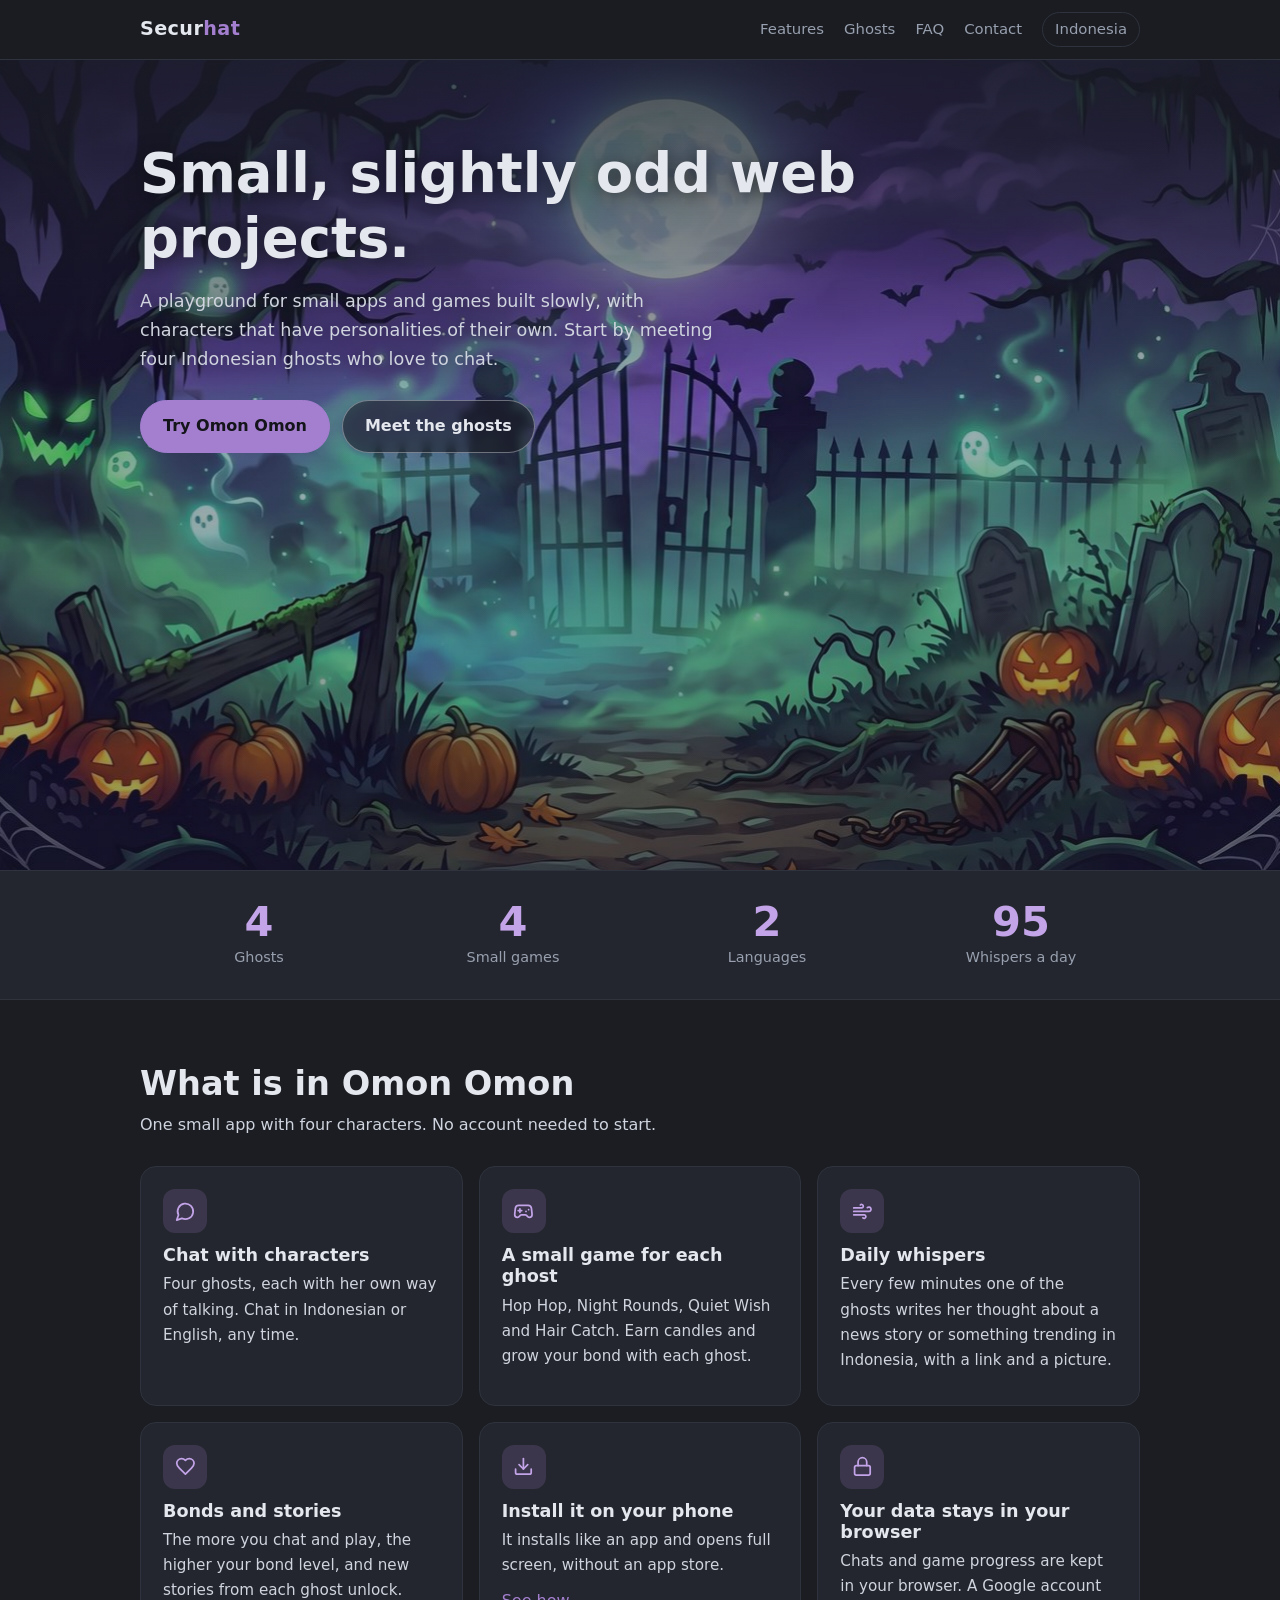
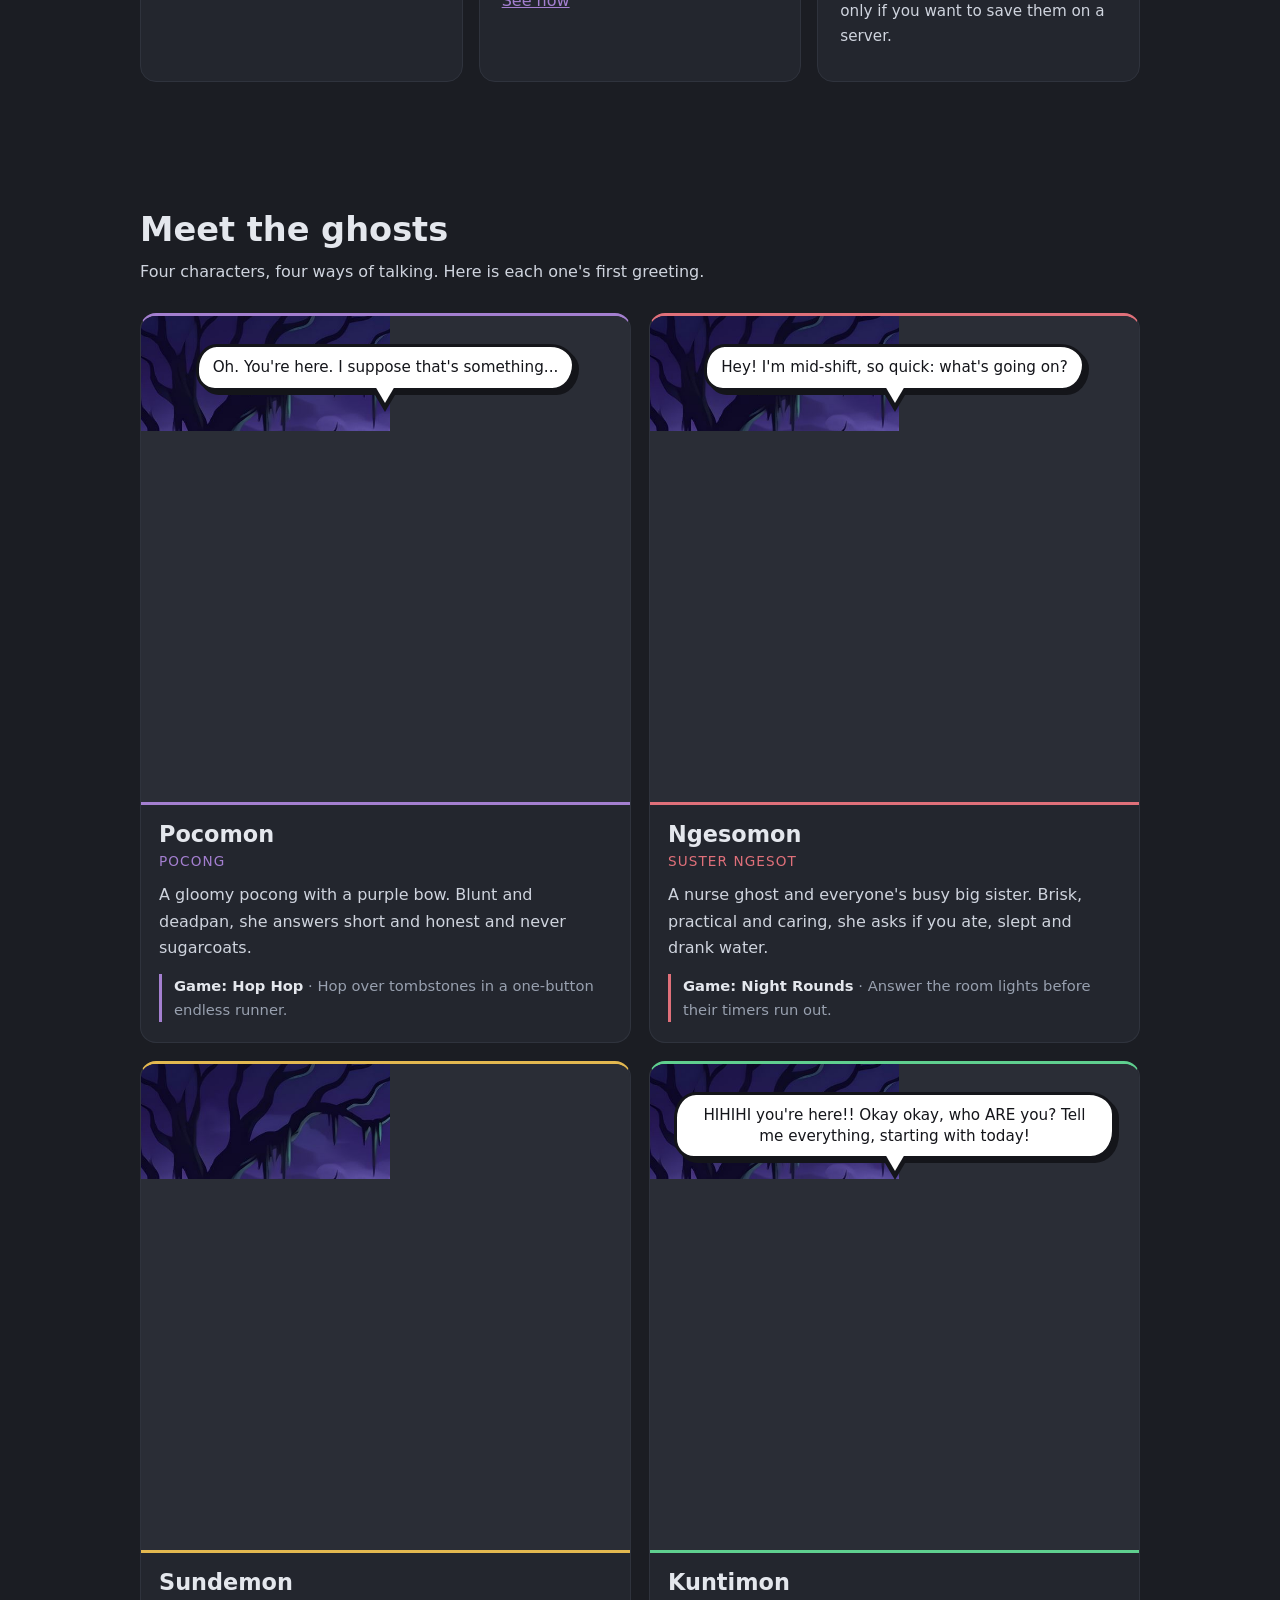
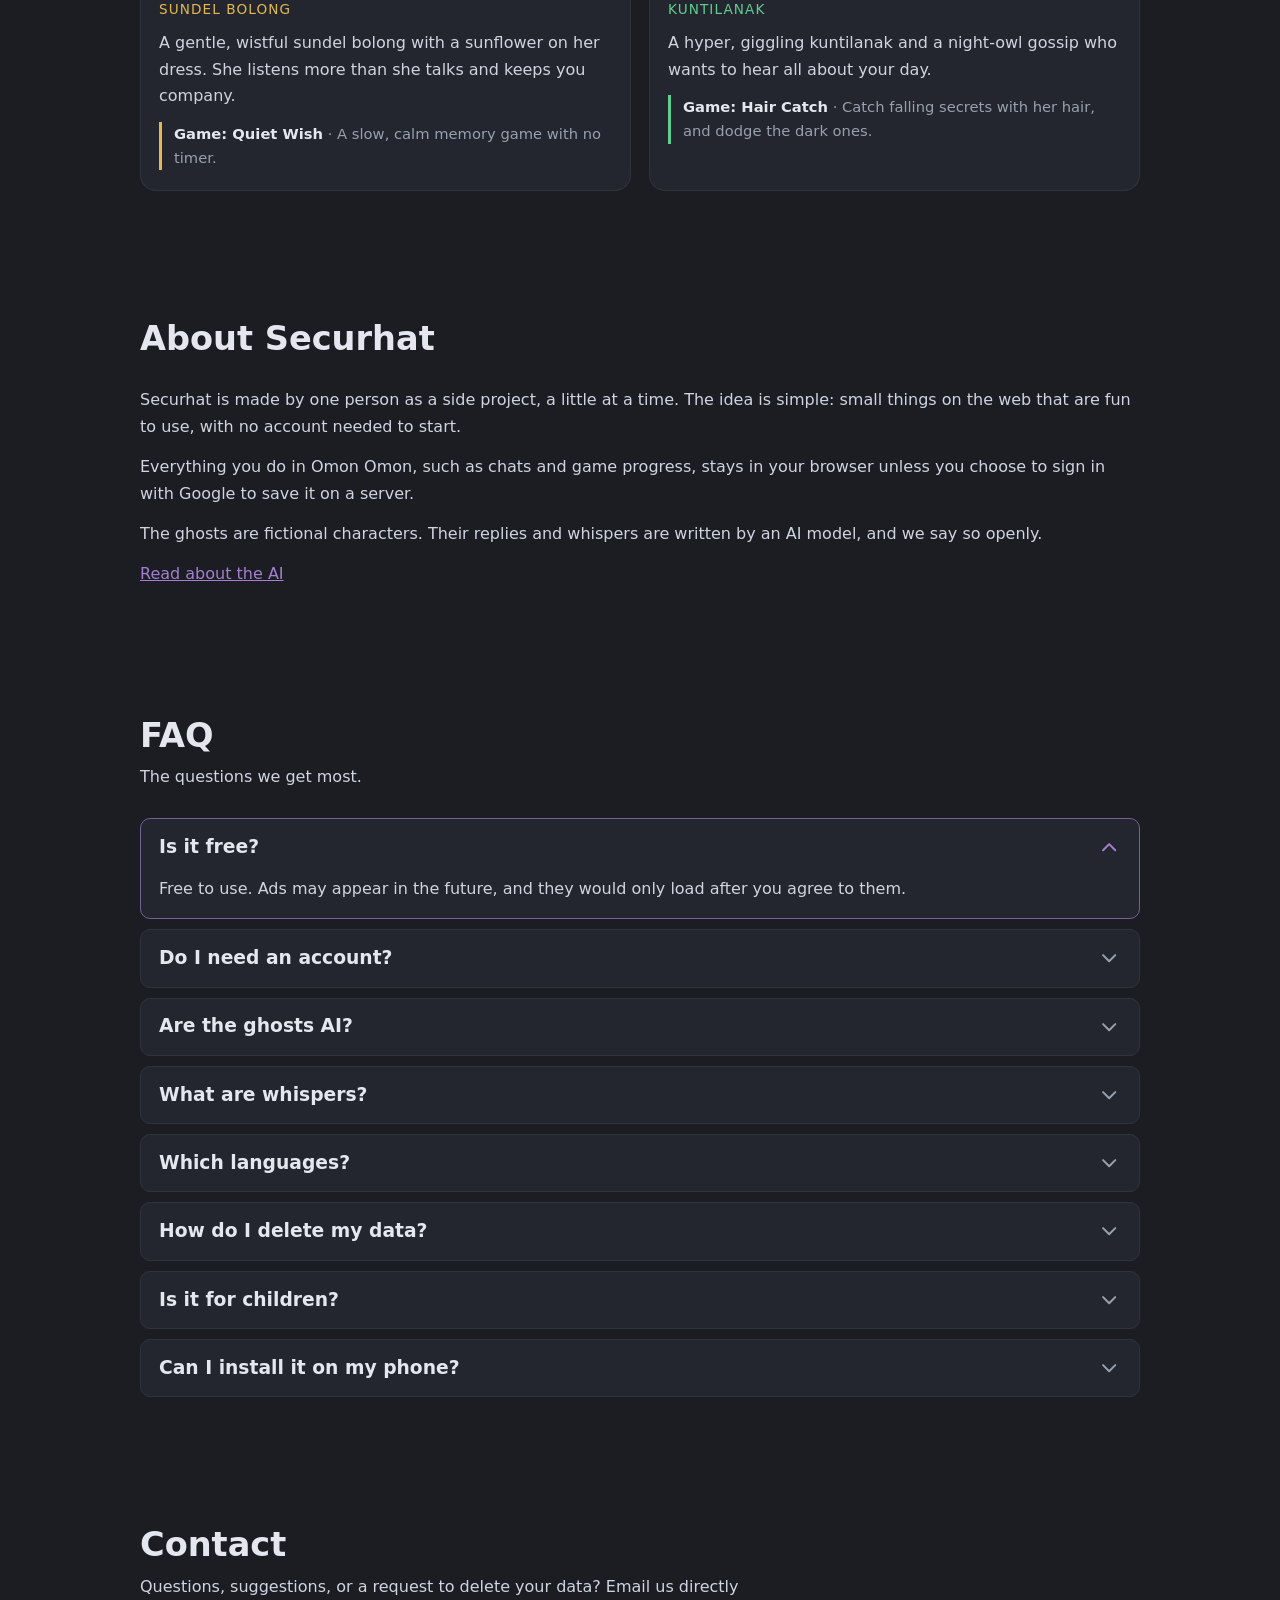
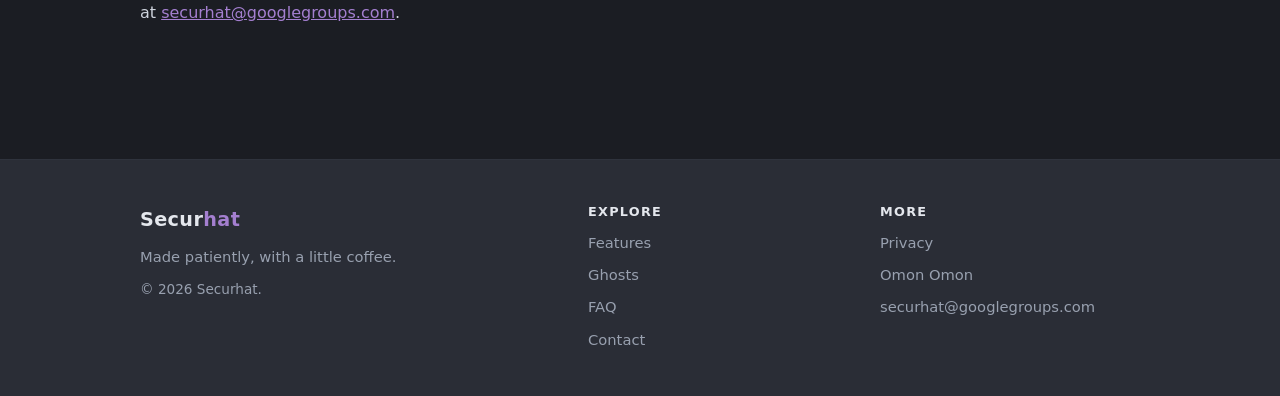
==== en/index.html @ 24aba556 "initial commit" ====
<!doctype html>
<html lang="en">
<head>
  <meta charset="utf-8">
  <meta name="viewport" content="width=device-width, initial-scale=1">
  <title>Securhat: small, slightly odd web projects</title>
  <meta name="description" content="Securhat is a one-person playground: small apps and games with characters that have personalities of their own. Starting with Omon Omon, a chat with four Indonesian ghosts.">
  <meta name="robots" content="index, follow">
  <link rel="canonical" href="https://securhat.com/en/">
  <link rel="alternate" hreflang="en" href="https://securhat.com/en/">
  <link rel="alternate" hreflang="id" href="https://securhat.com/">
  <meta property="og:type" content="website">
  <meta property="og:site_name" content="Securhat">
  <meta property="og:title" content="Securhat: small, slightly odd web projects">
  <meta property="og:description" content="Securhat is a one-person playground: small apps and games with characters that have personalities of their own. Starting with Omon Omon, a chat with four Indonesian ghosts.">
  <meta property="og:url" content="https://securhat.com/en/">
  <meta property="og:image" content="https://securhat.com/assets/omonomon.jpg">
  <meta name="twitter:card" content="summary">
  <meta name="theme-color" content="#1b1d23">
  <meta name="color-scheme" content="dark">
  <style>html { background: #1b1d23; color-scheme: dark; }</style>
  <link rel="icon" href="../assets/favicon.ico" sizes="48x48">
  <link rel="apple-touch-icon" href="../assets/apple-touch-icon.png">
  <link rel="stylesheet" href="../styles.css">
  <link rel="modulepreload" href="../assets/js/app.js">
  <link rel="preload" as="fetch" href="../data/content.json" crossorigin>
  <link rel="preload" as="fetch" href="../data/config.json" crossorigin>
  <link rel="preload" as="fetch" href="../data/interactions.json" crossorigin>
</head>
<body data-root="../" data-page="home">
  <div id="app"></div>
  <p id="boot-error" class="wrap doc" hidden>The page could not load. Try reloading, or <a href="https://omonomon.securhat.com/">open Omon Omon</a> directly.</p>
  <noscript><p class="doc wrap">This page needs JavaScript to display. You can still <a href="https://omonomon.securhat.com/">open Omon Omon</a> or read the <a href="privacy/">privacy policy</a>.</p></noscript>
  <script type="module" src="../assets/js/app.js"></script>
</body>
</html>
---- styles.css ----
/* Securhat landing page. Colours, type and shape come from data/config.json (app.js sets these variables);
   the values below are only what shows before it has run. */
:root {
  --ink: #14151a; --speech: #ffffff; --comic-family: "Comic Sans MS", "Comic Neue", "Chalkboard SE", "Marker Felt", "Segoe Print", system-ui, sans-serif;
  --bg: #1b1d23; --panel: #23262e; --panel-soft: #2a2d36; --line: #2f333d;
  --text: #e4e7ed; --text-soft: #cfd4de; --muted: #98a0af;
  --accent: #a47fd0; --accent-hover: #c3a4e8; --on-accent: #14151a; --danger: #ff8a80;
  --font-family: system-ui, -apple-system, "Segoe UI", Roboto, sans-serif;
  --heading-family: var(--font-family);
  --base-size: 16px; --line-height: 1.65; --heading-weight: 700;
  --h1-size: clamp(2rem, 6vw, 3.4rem); --h2-size: clamp(1.5rem, 4vw, 2.1rem);
  --radius: 16px; --radius-small: 10px; --max-width: 1040px; --gutter: 20px;
  --cols-stats: 4; --cols-features: 3; --cols-ghosts: 2;
  --float-amp: 9px; --float-tilt: 0.6deg; --float-dur: 3600ms; --ent-dur: 1600ms; --loop-dur: 7000ms; --ent-blur: 10px;
  --glow: drop-shadow(0 0 14px rgba(95, 207, 143, 0.55));
  color-scheme: dark;
}
* { box-sizing: border-box; }
html { background: var(--bg); font-size: var(--base-size); scroll-padding-top: 76px; }
html.modal-open { overflow: hidden; }
body { margin: 0; background: var(--bg); color: var(--text); font-family: var(--font-family); line-height: var(--line-height); -webkit-text-size-adjust: 100%; }
img { max-width: 100%; }
a { color: var(--accent); }
a:hover { color: var(--accent-hover); }
h1, h2, h3 { font-family: var(--heading-family); font-weight: var(--heading-weight); line-height: 1.2; margin: 0; }
p { margin: 0; }
:focus-visible { outline: 2px solid var(--accent); outline-offset: 3px; }
.wrap { max-width: var(--max-width); margin: 0 auto; padding: 0 var(--gutter); }
.wrap.narrow { max-width: 760px; }
.sr-only { position: absolute; width: 1px; height: 1px; overflow: hidden; clip: rect(0 0 0 0); white-space: nowrap; }

/* header */
.skip { position: absolute; left: 12px; top: -60px; z-index: 100; background: var(--accent); color: var(--on-accent); padding: 8px 14px; border-radius: 8px; text-decoration: none; font-weight: 600; }
.skip:focus { top: 12px; }
.site-header { z-index: 50; border-bottom: 1px solid var(--line); background: color-mix(in srgb, var(--bg) 88%, transparent); backdrop-filter: blur(10px); }
html[data-sticky="true"] .site-header { position: sticky; top: 0; }
.site-header .bar { display: flex; align-items: center; justify-content: space-between; gap: 16px; padding-top: 12px; padding-bottom: 12px; }
.brand { font-weight: 700; font-size: 1.2rem; letter-spacing: 0.02em; color: var(--text); text-decoration: none; }
.brand span { color: var(--accent); }
.nav { display: flex; align-items: center; gap: 20px; font-size: 0.93rem; }
.nav a { color: var(--muted); text-decoration: none; }
.nav a:hover, .nav a[aria-current] { color: var(--text); }
.nav .lang { border: 1px solid var(--line); border-radius: 999px; padding: 4px 12px; }
.nav-toggle { display: none; place-items: center; width: 42px; height: 42px; border-radius: 12px; border: 1px solid var(--line); background: transparent; color: var(--text); cursor: pointer; }
.nav-toggle .icon-close, .menu-open .nav-toggle .icon-open { display: none; }
.menu-open .nav-toggle .icon-close { display: block; }
html[data-menu="collapsed"] .nav-toggle { display: grid; }
html[data-menu="collapsed"] .nav { display: none; position: absolute; left: 0; right: 0; top: 100%; flex-direction: column; align-items: stretch; gap: 0; padding: 8px var(--gutter) 16px; background: var(--bg); border-bottom: 1px solid var(--line); }
html[data-menu="collapsed"] .menu-open .nav { display: flex; }
html[data-menu="collapsed"] .nav a { padding: 12px 4px; font-size: 1.05rem; }
html[data-menu="collapsed"] .nav .lang { margin-top: 8px; text-align: center; }
.icon { width: 1.3em; height: 1.3em; fill: none; stroke: currentColor; stroke-width: 2; stroke-linecap: round; stroke-linejoin: round; flex: none; }

/* buttons */
.button { display: inline-block; padding: 12px 22px; border-radius: 999px; border: 1px solid var(--accent); background: var(--accent); color: var(--on-accent); font: inherit; font-weight: 600; text-decoration: none; cursor: pointer; }
.button:hover { background: var(--accent-hover); border-color: var(--accent-hover); color: var(--on-accent); }
.button-ghost { background: color-mix(in srgb, var(--bg) 55%, transparent); color: var(--text); border-color: color-mix(in srgb, var(--text) 40%, transparent); backdrop-filter: blur(4px); }
.button-ghost:hover { background: color-mix(in srgb, var(--bg) 75%, transparent); color: var(--text); border-color: var(--accent); }
.button-small { padding: 7px 16px; font-size: 0.9rem; }
.nav .button-small { color: var(--on-accent); }
.link-button { background: none; border: 0; padding: 0; font: inherit; color: var(--accent); text-decoration: underline; cursor: pointer; }
.link-button:hover { color: var(--accent-hover); }

/* the scene: background only, with the characters above it */
.hero { position: relative; isolation: isolate; overflow: hidden; min-height: max(var(--hero-vh-d, 86svh), var(--hero-min-d, 0px)); display: flex; align-items: flex-start; }
html[data-vp="mobile"] .hero { min-height: max(var(--hero-vh-m, 92svh), var(--hero-min-m, 0px)); }
.hero-bg { position: absolute; inset: 0; z-index: -3; }
.hero-bg img { width: 100%; height: 100%; object-fit: cover; object-position: center bottom;
  transform: translate3d(calc(var(--mx, 0) * var(--bgdepth, 0) * var(--ptr, 0px) * -1), calc(var(--sy, 0px) * var(--bgdepth, 0)), 0) scale(var(--bgscale, 1));
  transition: transform 0.18s ease-out; will-change: transform; }
.hero-shade { position: absolute; inset: 0; z-index: -2; background: linear-gradient(180deg, color-mix(in srgb, var(--bg) 78%, transparent) 0%, color-mix(in srgb, var(--bg) 35%, transparent) 42%, color-mix(in srgb, var(--bg) 45%, transparent) 100%); }
.hero-chars { position: absolute; inset: 0; z-index: -1; pointer-events: none; }
.char { position: absolute; bottom: -2%; left: var(--l-d); height: var(--h-d);
  transform: translate3d(-50%, 0, 0) translate3d(calc(var(--mx, 0) * var(--depth, 1) * var(--ptr, 0px)), calc(var(--my, 0) * var(--depth, 1) * var(--ptr, 0px) * 0.6 + var(--sy, 0px) * var(--depth, 1) * -0.4), 0);
  transition: transform 0.14s linear; will-change: transform; }
html[data-vp="mobile"] .char { left: var(--l-m); height: var(--h-m); }
.char, .stage-char { aspect-ratio: var(--ar, 0.6); }  /* set from the picture's own size (content.json), so a ghost is never squeezed by the space around her */
.char img, .stage-char img { display: block; width: 100%; height: 100%; max-width: none; object-fit: contain; transform-origin: 50% 100%; filter: var(--glow); }
.hero-copy { width: 100%; padding-top: clamp(48px, 9vh, 96px); padding-bottom: 40px; text-shadow: 0 2px 18px rgba(10, 11, 14, 0.6); }
.eyebrow { text-transform: uppercase; letter-spacing: 0.14em; font-size: 0.8rem; color: var(--accent-hover); margin-bottom: 12px; }
.hero h1 { font-size: var(--h1-size); max-width: 14em; margin-bottom: 16px; }
.hero-sub { font-size: 1.1rem; color: var(--text-soft); max-width: 34em; margin-bottom: 26px; }
.hero-cta { display: flex; gap: 12px; flex-wrap: wrap; text-shadow: none; }

/* ghosts that materialise and then float: hidden until the scene is on screen (.in), only while motion is on */
html[data-motion="on"] .char img, html[data-motion="on"] .stage-char img { opacity: 0; }
html[data-motion="on"] .hero.in .char img, html[data-motion="on"] .stage.in .stage-char img {
  animation: materialize var(--loop-dur) ease-in-out var(--ent-delay, 0ms) infinite both,
             pop var(--loop-dur) ease-out var(--ent-delay, 0ms) infinite both,
             float var(--float-dur) linear calc(var(--ent-delay, 0ms) + var(--float-delay, 0ms)) infinite;
}
.stage-char img { transition: opacity 0.22s ease, filter 0.22s ease; }
/* one loop: the ghost blurs and fades in, pops with a squash and stretch, stays, then fades out and does it again */
@keyframes materialize {
  0%   { opacity: 0;    filter: blur(var(--ent-blur)) var(--glow); }
  8%   { opacity: 0.5;  filter: blur(calc(var(--ent-blur) * 0.5)) var(--glow); }
  12%  { opacity: 0.2;  filter: blur(calc(var(--ent-blur) * 0.6)) var(--glow); }
  18%  { opacity: 0.85; filter: blur(calc(var(--ent-blur) * 0.2)) var(--glow); }
  23%  { opacity: 1;    filter: blur(0px) var(--glow); }
  88%  { opacity: 1;    filter: blur(0px) var(--glow); }
  100% { opacity: 0;    filter: blur(var(--ent-blur)) var(--glow); }
}
@keyframes pop {
  0%   { scale: 0.95 0.95; }
  16%  { scale: 1.025 0.975; }
  24%  { scale: 0.985 1.02; }
  32%  { scale: 1 1; }
  100% { scale: 1 1; }
}
/* a float and sway as a sine wave sampled every twelfth of the cycle: it starts and ends at rest, so nothing snaps */
@keyframes float {
  0%      { transform: translate3d(0, 0, 0) rotate(0deg); }
  8.33%   { transform: translate3d(0, calc(var(--float-amp) * -0.067), 0) rotate(calc(var(--float-tilt) * 0.5)); }
  16.67%  { transform: translate3d(0, calc(var(--float-amp) * -0.25), 0) rotate(calc(var(--float-tilt) * 0.866)); }
  25%     { transform: translate3d(0, calc(var(--float-amp) * -0.5), 0) rotate(var(--float-tilt)); }
  33.33%  { transform: translate3d(0, calc(var(--float-amp) * -0.75), 0) rotate(calc(var(--float-tilt) * 0.866)); }
  41.67%  { transform: translate3d(0, calc(var(--float-amp) * -0.933), 0) rotate(calc(var(--float-tilt) * 0.5)); }
  50%     { transform: translate3d(0, calc(var(--float-amp) * -1), 0) rotate(0deg); }
  58.33%  { transform: translate3d(0, calc(var(--float-amp) * -0.933), 0) rotate(calc(var(--float-tilt) * -0.5)); }
  66.67%  { transform: translate3d(0, calc(var(--float-amp) * -0.75), 0) rotate(calc(var(--float-tilt) * -0.866)); }
  75%     { transform: translate3d(0, calc(var(--float-amp) * -0.5), 0) rotate(calc(var(--float-tilt) * -1)); }
  83.33%  { transform: translate3d(0, calc(var(--float-amp) * -0.25), 0) rotate(calc(var(--float-tilt) * -0.866)); }
  91.67%  { transform: translate3d(0, calc(var(--float-amp) * -0.067), 0) rotate(calc(var(--float-tilt) * -0.5)); }
  100%    { transform: translate3d(0, 0, 0) rotate(0deg); }
}

/* sections */
.section { padding: 64px 0; }
.section-head { margin-bottom: 28px; }
.section-head h2 { font-size: var(--h2-size); margin-bottom: 8px; }
.lead { color: var(--text-soft); max-width: 38em; }
.prose { color: var(--text-soft); margin-bottom: 14px; }
.stats-band { padding: 28px 0; border-block: 1px solid var(--line); background: var(--panel); }
.stats { display: grid; grid-template-columns: repeat(var(--cols-stats), 1fr); gap: 16px; text-align: center; }
.stat b { display: block; font-size: clamp(1.8rem, 5vw, 2.6rem); line-height: 1.1; color: var(--accent-hover); font-variant-numeric: tabular-nums; }
.stat span { color: var(--muted); font-size: 0.9rem; }
.grid { display: grid; gap: 16px; }
.grid-features { grid-template-columns: repeat(var(--cols-features), 1fr); }
.card { background: var(--panel); border: 1px solid var(--line); border-radius: var(--radius); padding: 22px; }
.feature h3 { font-size: 1.1rem; margin: 12px 0 6px; }
.feature p { color: var(--text-soft); font-size: 0.95rem; margin-bottom: 10px; }
.feature-icon { display: inline-grid; place-items: center; width: 44px; height: 44px; border-radius: 12px; background: color-mix(in srgb, var(--accent) 18%, transparent); color: var(--accent-hover); }

/* the ghosts: a 2x2 grid of scenes */
.grid-ghosts { grid-template-columns: repeat(var(--cols-ghosts), 1fr); gap: 18px; }
.ghost-card { background: var(--panel); border: 1px solid var(--line); border-top: 3px solid var(--c); border-radius: var(--radius); overflow: hidden; display: flex; flex-direction: column; }
.stage { position: relative; aspect-ratio: 1 / 1; overflow: hidden; border-bottom: 3px solid var(--c, var(--accent)); background: var(--panel-soft); }
.stage-bg { position: absolute; inset: 0; width: 100%; height: 100%; object-fit: cover; object-position: center;
  transform: translate3d(calc(var(--mx, 0) * var(--ptr, 0px) * -0.5), calc(var(--my, 0) * var(--ptr, 0px) * -0.3), 0) scale(1.08); transition: transform 0.18s ease-out; }
.stage-char { position: absolute; left: 50%; bottom: 6%; height: var(--char-h, 86%);
  transform: translate3d(-50%, 0, 0) translate3d(calc(var(--mx, 0) * var(--ptr, 0px)), calc(var(--my, 0) * var(--ptr, 0px) * 0.5), 0); transition: transform 0.14s linear; }
.ghost-body { padding: 16px 18px 20px; }
.ghost-body h3 { font-size: 1.4rem; }
.ghost-body .kind { display: block; color: var(--c); margin: 2px 0 10px; font-size: 0.85rem; text-transform: uppercase; letter-spacing: 0.08em; }
.ghost-text { color: var(--text-soft); margin-bottom: 12px; }
.ghost-game { color: var(--muted); font-size: 0.92rem; border-left: 3px solid var(--c); padding-left: 12px; }
.ghost-game b { color: var(--text); }

/* a ghost's first words in a comic speech bubble, drawn like the one in the app */
.stage-speaking { --char-h: 70%; }
.speech { --tail-x: 50%; position: absolute; z-index: 2; top: 28px; left: 0; right: 0; width: fit-content; max-width: 90%; margin: 0 auto 26px; padding: 10px 14px;
  border: 3px solid var(--ink); border-radius: 22px 26px 24px 20px / 26px 22px 28px 20px; background: var(--speech); color: var(--ink);
  font-family: var(--comic-family); font-size: 0.95rem; line-height: 1.35; text-align: center; box-shadow: 4px 4px 0 var(--ink); }
.speech p { margin: 0; overflow-wrap: anywhere; }
.speech::before, .speech::after { content: ""; position: absolute; width: 0; height: 0; border-style: solid; left: var(--tail-x); }
.speech::before { border-color: var(--ink) transparent transparent transparent; border-width: 22px 13px 0 13px; bottom: -24px; margin-left: -13px; }
.speech::after { border-color: var(--speech) transparent transparent transparent; border-width: 17px 10px 0 10px; bottom: -15px; margin-left: -10px; }
html[data-motion="on"] .stage-speaking .speech { opacity: 0; }
html[data-motion="on"] .stage-speaking.in .speech { animation: speech-in 520ms cubic-bezier(0.2, 0.9, 0.3, 1.2) calc(var(--ent-dur) * 0.55) both; }
@keyframes speech-in { from { opacity: 0; transform: translateY(8px) scale(0.92); } to { opacity: 1; transform: none; } }

/* FAQ */
.faq { display: grid; gap: 10px; }
.faq-item { background: var(--panel); border: 1px solid var(--line); border-radius: var(--radius-small); }
.faq-item.open { border-color: color-mix(in srgb, var(--accent) 60%, var(--line)); }
.faq-q { width: 100%; display: flex; align-items: center; justify-content: space-between; gap: 14px; padding: 16px 18px; background: none; border: 0; color: var(--text); font: inherit; font-weight: 600; text-align: left; cursor: pointer; }
.faq-q .chevron { transition: transform var(--faq-ms, 240ms) ease; color: var(--muted); }
.faq-item.open .chevron { transform: rotate(180deg); color: var(--accent); }
.faq-a { display: grid; grid-template-rows: 0fr; visibility: hidden; transition: grid-template-rows var(--faq-ms, 240ms) ease, visibility 0s linear var(--faq-ms, 240ms); }
.faq-item.open .faq-a { grid-template-rows: 1fr; visibility: visible; transition-delay: 0s; }
.faq-a-in { overflow: hidden; padding: 0 18px; color: var(--text-soft); }
.faq-a-in > :first-child { margin-top: 0; }
.faq-item.open .faq-a-in { padding-bottom: 16px; }
.faq-a-in .link-button { display: inline-block; margin-top: 8px; }

/* modal */
dialog.modal { padding: 0; border: 1px solid var(--line); border-radius: var(--radius); background: var(--panel); color: var(--text); max-width: min(560px, calc(100% - 32px)); width: 100%; box-shadow: 0 24px 80px rgba(0, 0, 0, 0.6); }
dialog.modal::backdrop { background: rgba(10, 11, 14, 0.72); backdrop-filter: blur(3px); }
.modal-in { position: relative; padding: 26px 24px 24px; }
.modal-in h2 { font-size: 1.4rem; margin-bottom: 6px; padding-right: 36px; }
.modal-close { position: absolute; top: 12px; right: 12px; display: grid; place-items: center; width: 38px; height: 38px; border-radius: 50%; border: 1px solid var(--line); background: transparent; color: var(--text); cursor: pointer; }
.steps { margin: 16px 0 20px; padding-left: 1.2em; color: var(--text-soft); display: grid; gap: 8px; }

/* footer */
.site-footer { border-top: 1px solid var(--line); background: var(--panel-soft); color: var(--muted); font-size: 0.92rem; margin-top: 40px; }
.foot { display: grid; grid-template-columns: 1.6fr 1fr 1fr; gap: 32px; padding-top: 44px; padding-bottom: 44px; }
.foot-brand .brand { display: inline-block; margin-bottom: 10px; }
.foot-brand p { max-width: 26em; margin: 0; }
.foot-col h2 { font-size: 0.8rem; text-transform: uppercase; letter-spacing: 0.1em; color: var(--text); margin: 0 0 12px; }
.foot-col ul { list-style: none; margin: 0; padding: 0; display: grid; gap: 8px; }
.foot a { color: var(--muted); text-decoration: none; }
.foot a:hover, .foot .brand { color: var(--text); }
.foot a:not(.brand):hover { text-decoration: underline; }
.foot-brand .foot-copy { margin-top: 8px; font-size: 0.85rem; }
html[data-vp="mobile"] .foot { grid-template-columns: 1fr 1fr; }
html[data-vp="mobile"] .foot-brand { grid-column: 1 / -1; }
.social .icon { width: 1.4em; height: 1.4em; }

/* scroll-triggered reveals (only added by app.js while motion is on) */
.reveal { opacity: 0; transition: opacity var(--rd, 700ms) ease, transform var(--rd, 700ms) cubic-bezier(0.2, 0.7, 0.2, 1); transition-delay: var(--rdelay, 0ms); }
.reveal-fade-up { transform: translateY(24px); }
.reveal-scale-in { transform: scale(0.92); }
.reveal.revealed { opacity: 1; transform: none; }

/* text pages (privacy) */
.doc { padding: 40px 0 24px; }
.doc h1 { font-size: 1.9rem; margin: 0 0 6px; }
.doc .updated { color: var(--muted); font-size: 0.9rem; margin: 0 0 24px; }
.doc h2 { font-size: 1.05rem; margin: 28px 0 8px; }
.doc p, .doc li { color: var(--text-soft); margin-bottom: 8px; }

/* responsive: the breakpoints themselves are in config.json; app.js sets data-vp */
html[data-vp="mobile"] .stage { aspect-ratio: 4 / 5; --char-h: 64%; }  /* a narrow card needs more height: the bubble takes more lines */
html[data-vp="mobile"] .section { padding: 48px 0; }

html[data-motion="off"] *, html[data-motion="off"] *::before, html[data-motion="off"] *::after { scroll-behavior: auto !important; transition-duration: 0.01ms !important; animation: none !important; }
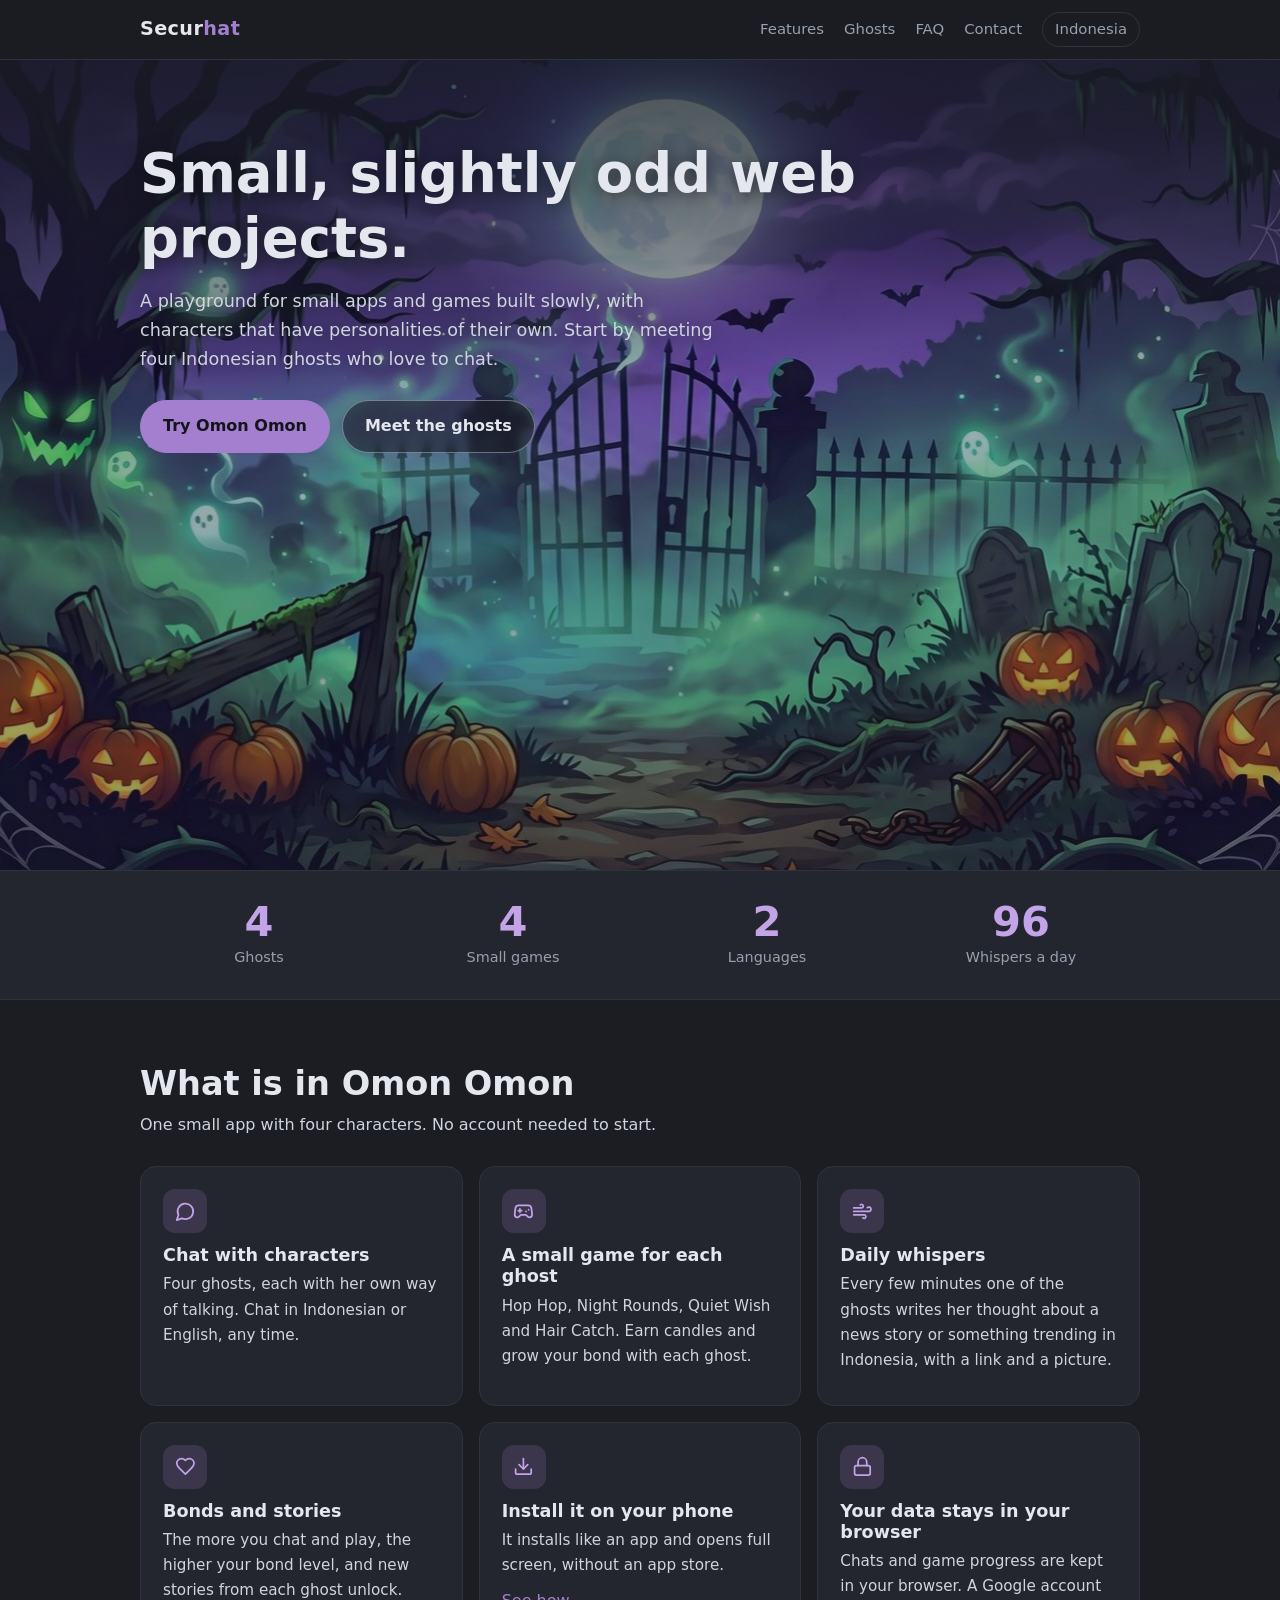
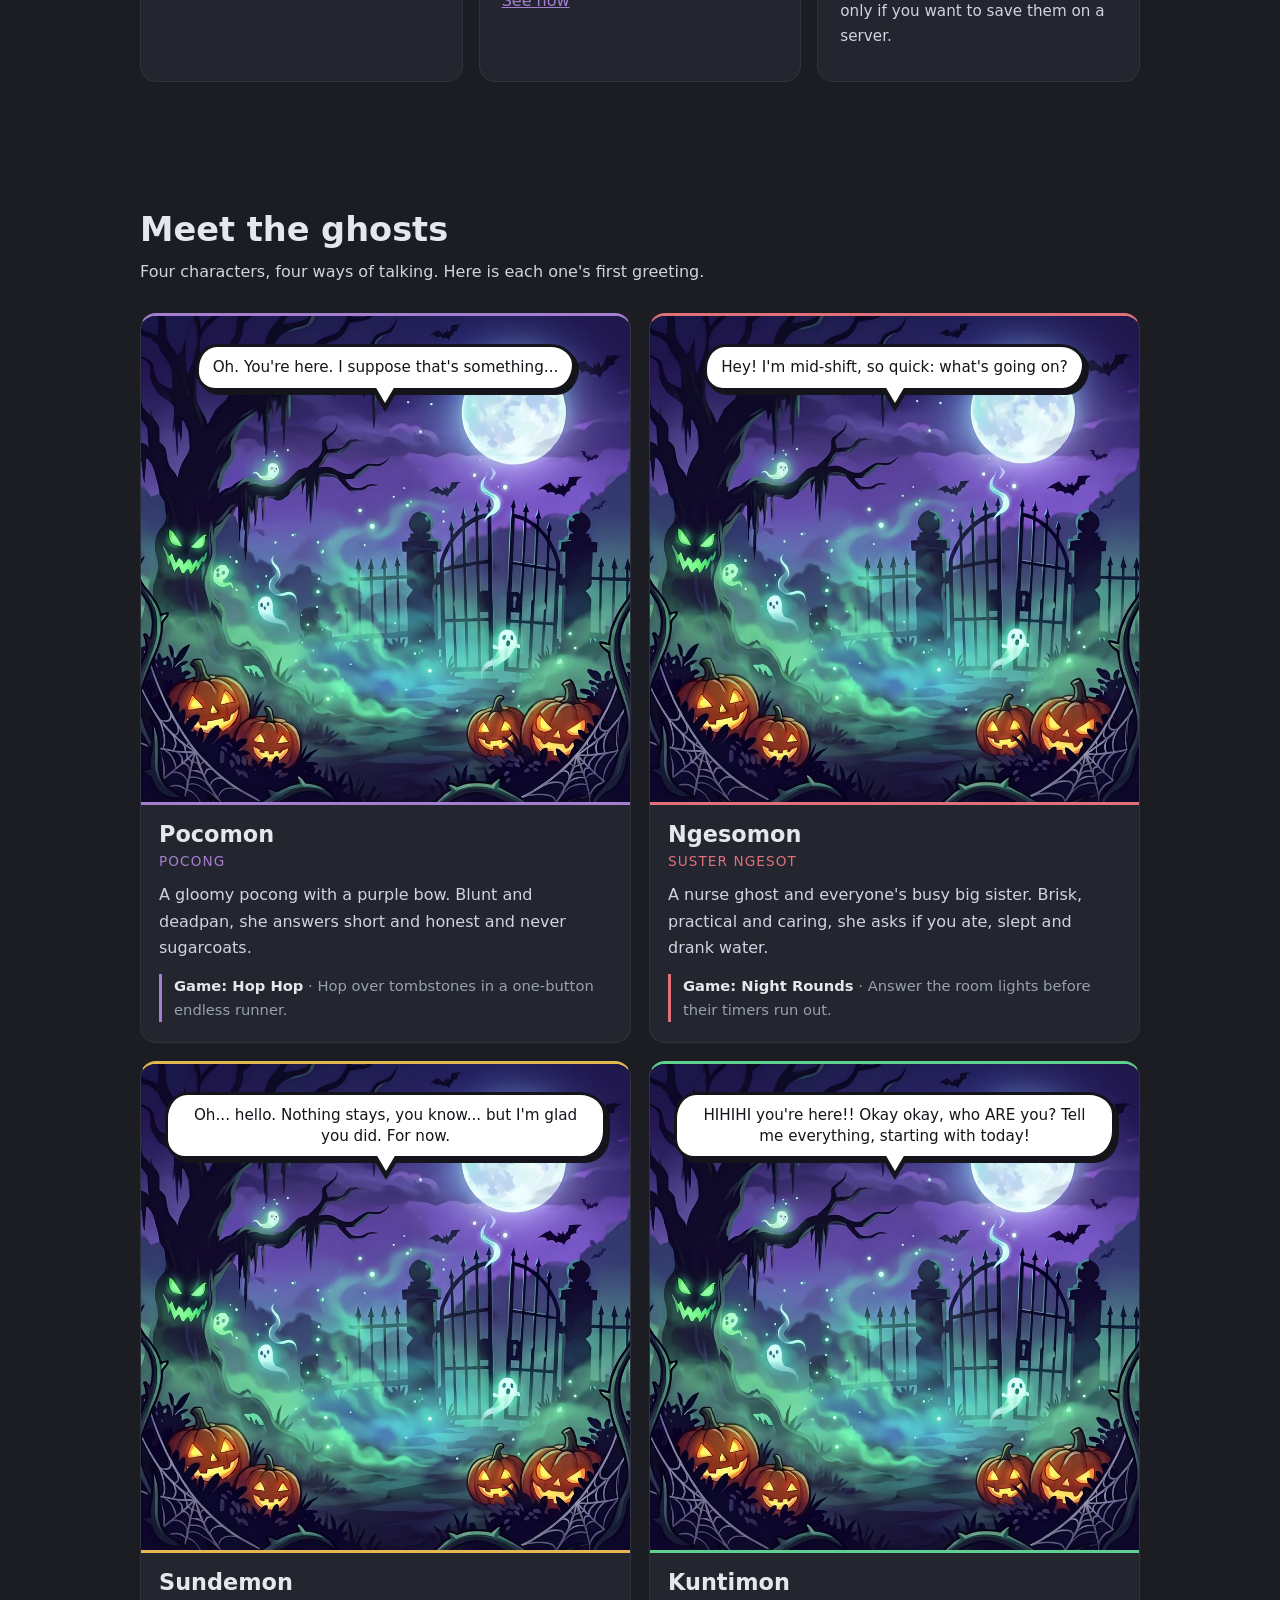
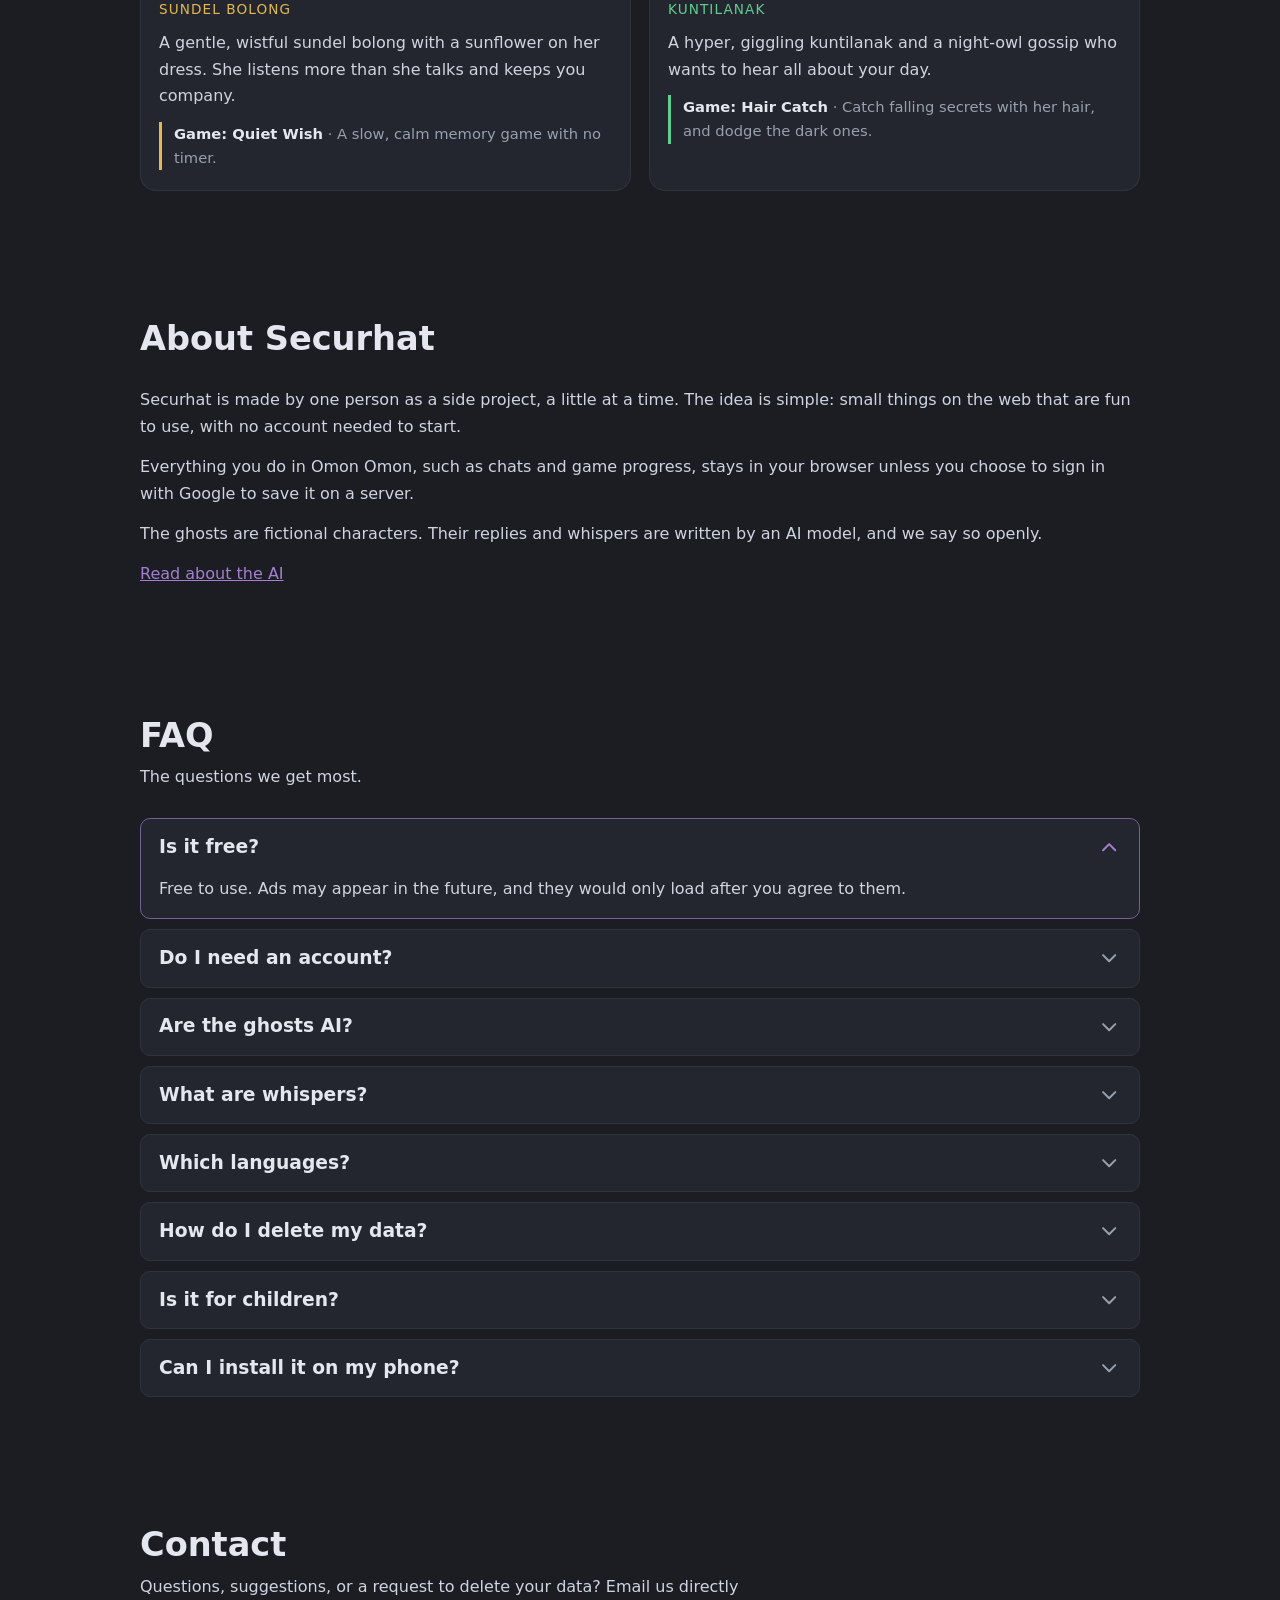
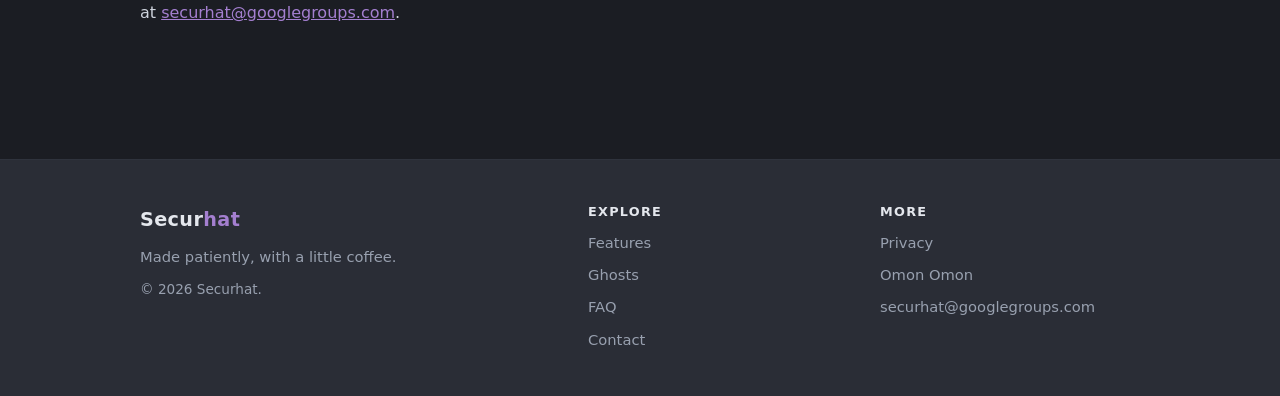
==== commit 0b7c4496: "checkpoint" ====
--- a/en/index.html
+++ b/en/index.html
@@ -26,6 +26,7 @@
   <link rel="preload" as="fetch" href="../data/content.json" crossorigin>
   <link rel="preload" as="fetch" href="../data/config.json" crossorigin>
   <link rel="preload" as="fetch" href="../data/interactions.json" crossorigin>
+  <script async src="https://pagead2.googlesyndication.com/pagead/js/adsbygoogle.js?client=ca-pub-5724793194530247" crossorigin="anonymous"></script>
 </head>
 <body data-root="../" data-page="home">
   <div id="app"></div>
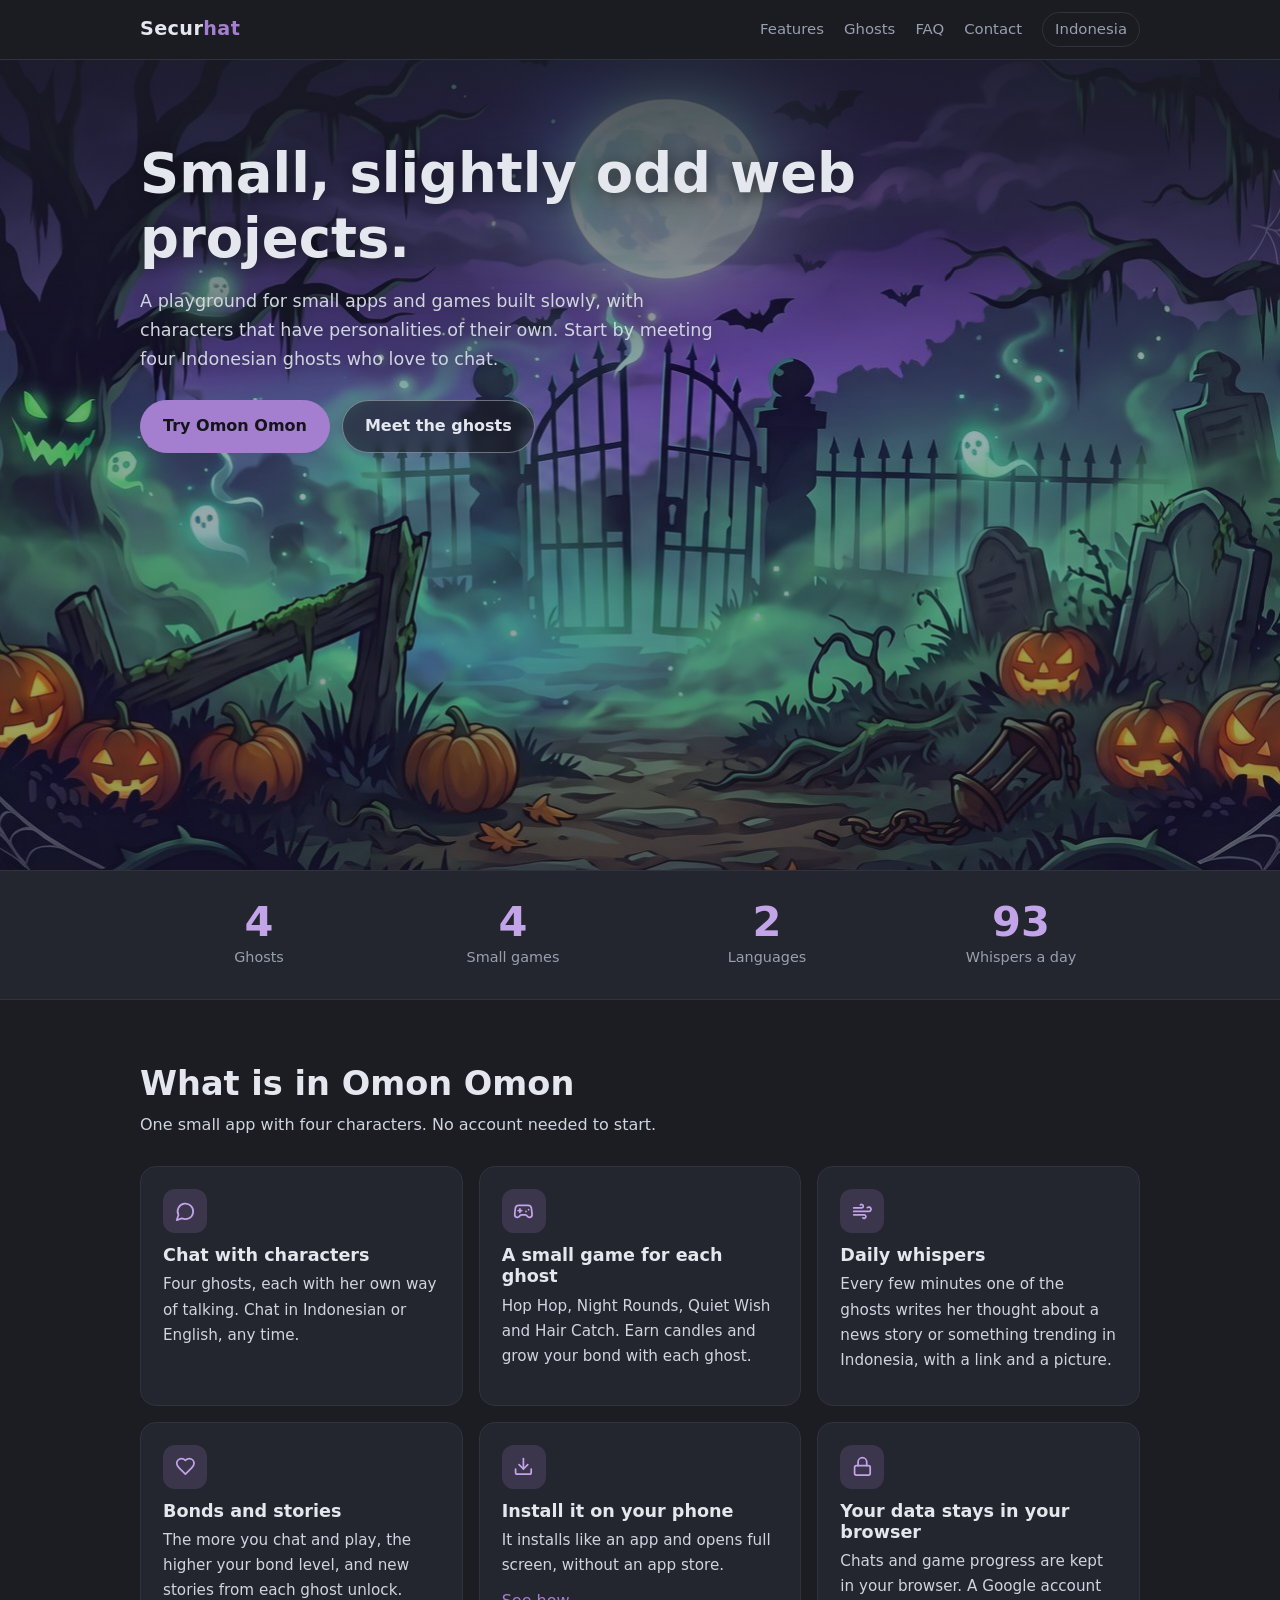
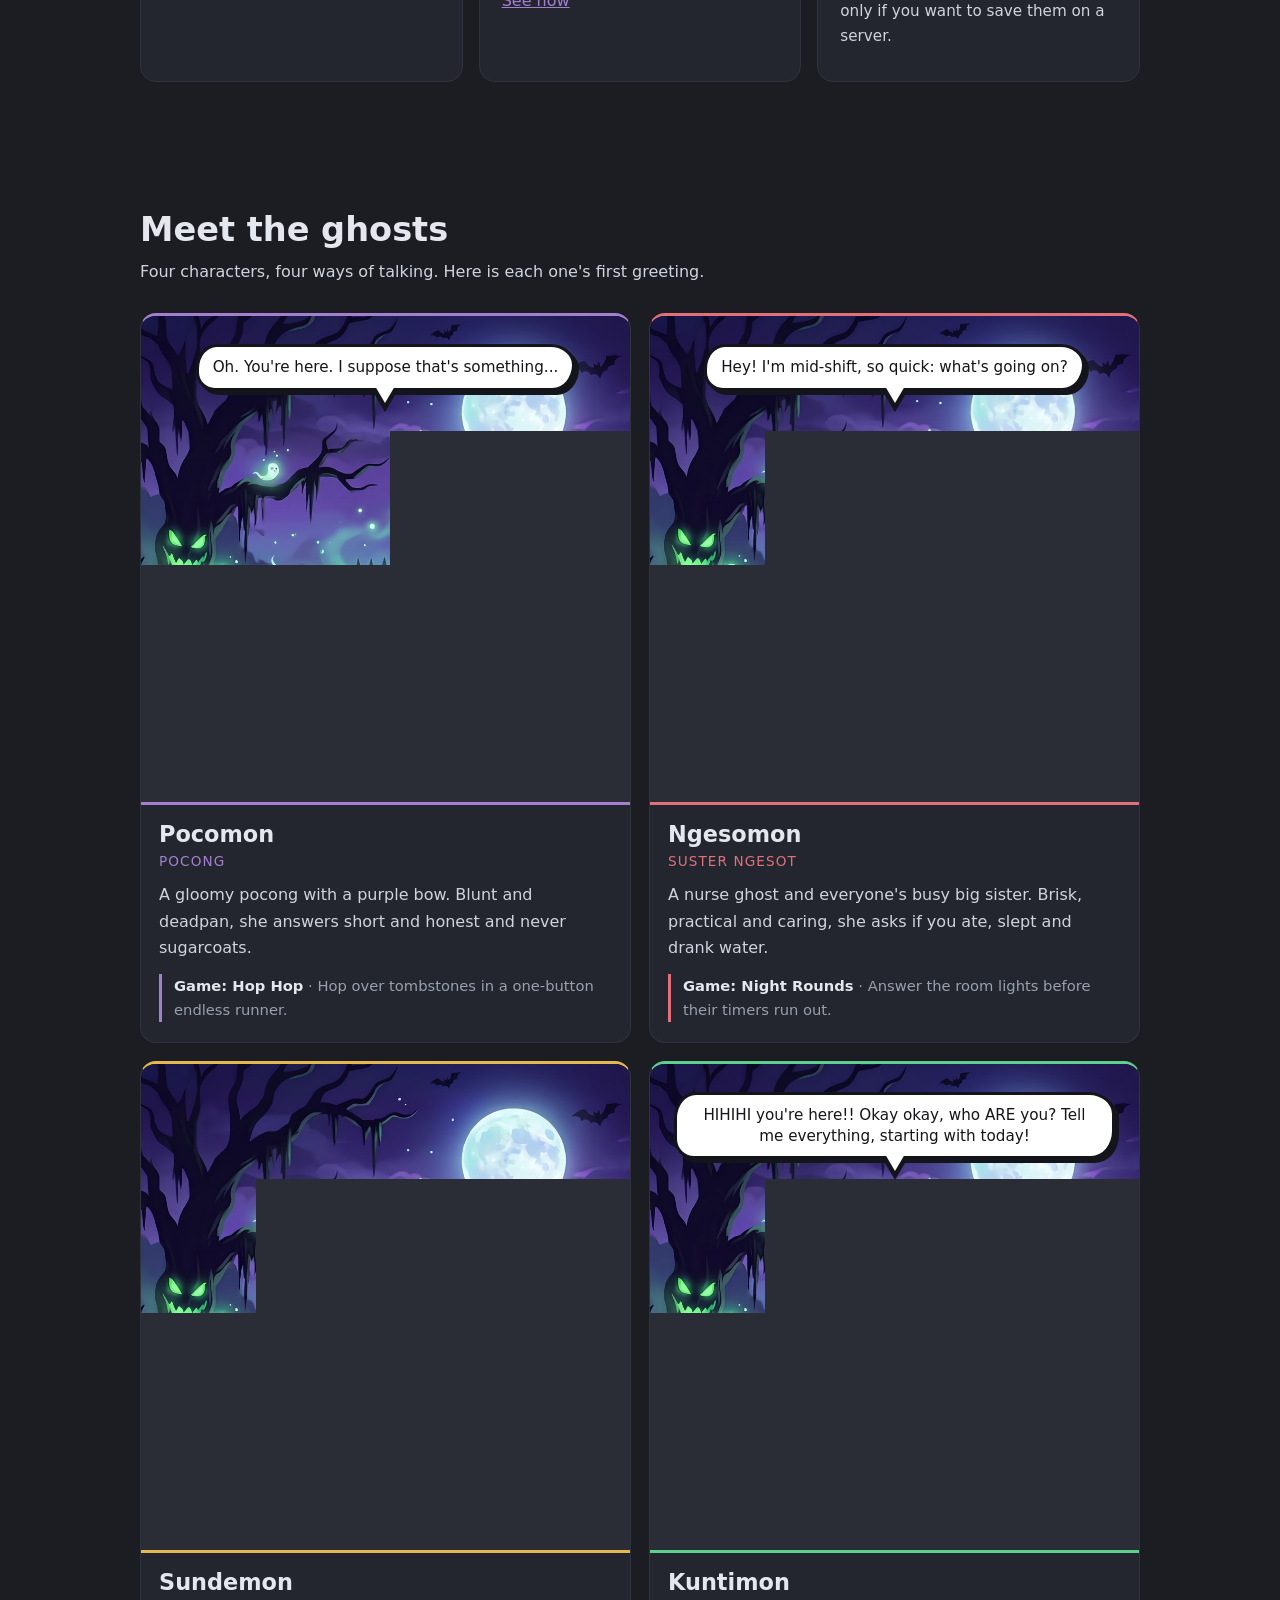
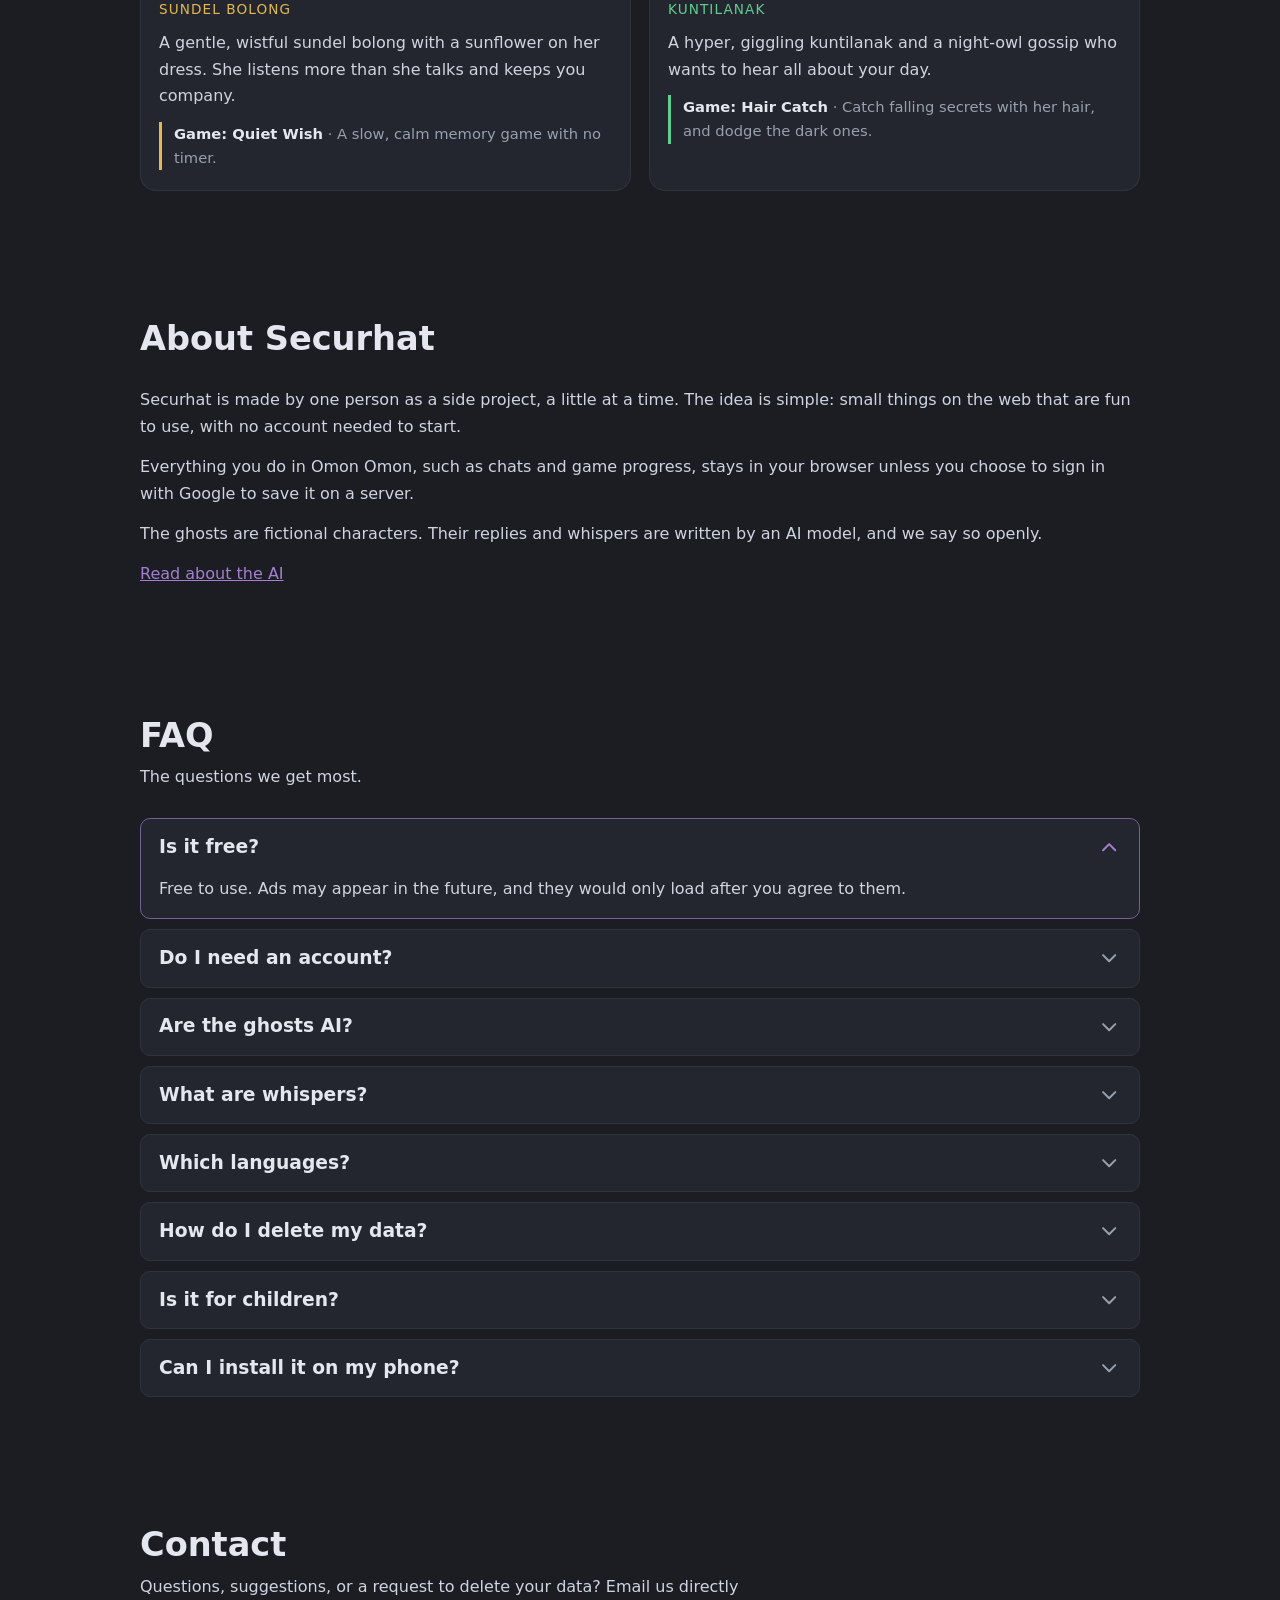
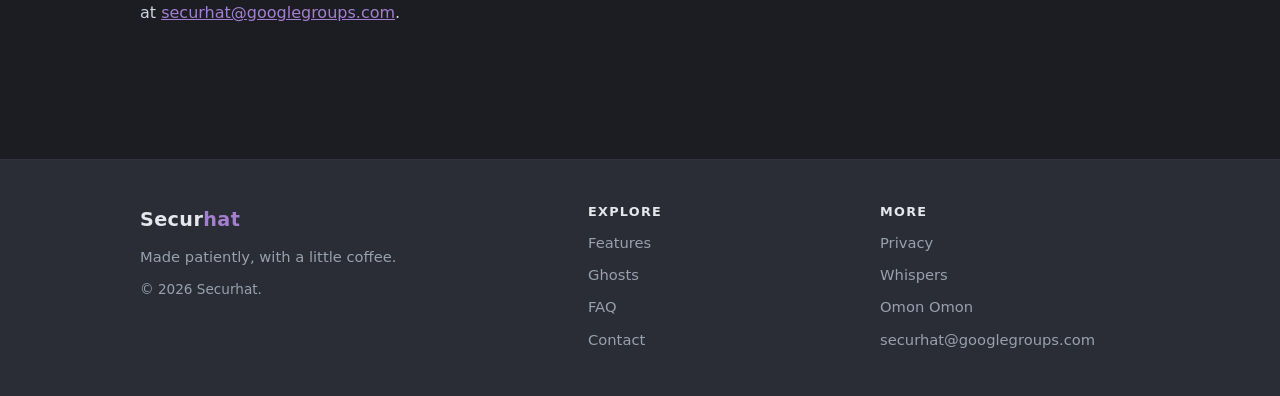
==== commit 38613b21: "checkpoint" ====
--- a/en/index.html
+++ b/en/index.html
@@ -3,6 +3,7 @@
 <head>
   <meta charset="utf-8">
   <meta name="viewport" content="width=device-width, initial-scale=1">
+  <meta name="google-adsense-account" content="ca-pub-1659849465532275">
   <title>Securhat: small, slightly odd web projects</title>
   <meta name="description" content="Securhat is a one-person playground: small apps and games with characters that have personalities of their own. Starting with Omon Omon, a chat with four Indonesian ghosts.">
   <meta name="robots" content="index, follow">
@@ -26,10 +27,43 @@
   <link rel="preload" as="fetch" href="../data/content.json" crossorigin>
   <link rel="preload" as="fetch" href="../data/config.json" crossorigin>
   <link rel="preload" as="fetch" href="../data/interactions.json" crossorigin>
-  <script async src="https://pagead2.googlesyndication.com/pagead/js/adsbygoogle.js?client=ca-pub-5724793194530247" crossorigin="anonymous"></script>
+  <script async src="https://pagead2.googlesyndication.com/pagead/js/adsbygoogle.js?client=ca-pub-1659849465532275" crossorigin="anonymous"></script>
 </head>
 <body data-root="../" data-page="home">
-  <div id="app"></div>
+  <div id="app">
+<!-- prerender:start -->
+<div class="prerender">
+<header><p><strong>Securhat</strong></p><nav><a href="#features">What is in Omon Omon</a> <a href="#ghosts">Meet the ghosts</a> <a href="#faq">FAQ</a> <a href="/feeds/">Feeds</a> <a href="privacy/">Privacy</a> <a href="../">Indonesia</a></nav></header>
+<main><section><h1>Small, slightly odd web projects.</h1><p>A playground for small apps and games built slowly, with characters that have personalities of their own. Start by meeting four Indonesian ghosts who love to chat.</p><p><a href="https://omonomon.securhat.com/">Try Omon Omon</a></p></section>
+<section id="features"><h2>What is in Omon Omon</h2><p>One small app with four characters. No account needed to start.</p>
+<h3>Chat with characters</h3><p>Four ghosts, each with her own way of talking. Chat in Indonesian or English, any time.</p>
+<h3>A small game for each ghost</h3><p>Hop Hop, Night Rounds, Quiet Wish and Hair Catch. Earn candles and grow your bond with each ghost.</p>
+<h3>Daily whispers</h3><p>Every few minutes one of the ghosts writes her thought about a news story or something trending in Indonesia, with a link and a picture.</p>
+<h3>Bonds and stories</h3><p>The more you chat and play, the higher your bond level, and new stories from each ghost unlock.</p>
+<h3>Install it on your phone</h3><p>It installs like an app and opens full screen, without an app store.</p>
+<h3>Your data stays in your browser</h3><p>Chats and game progress are kept in your browser. A Google account only if you want to save them on a server.</p>
+</section>
+<section id="ghosts"><h2>Meet the ghosts</h2><p>Four characters, four ways of talking. Here is each one&#x27;s first greeting.</p>
+<h3>Pocomon (pocong)</h3><p>A gloomy pocong with a purple bow. Blunt and deadpan, she answers short and honest and never sugarcoats.</p><p><em>&ldquo;Oh. You&#x27;re here. I suppose that&#x27;s something...&rdquo;</em></p><p>Hop Hop: Hop over tombstones in a one-button endless runner.</p>
+<h3>Ngesomon (suster ngesot)</h3><p>A nurse ghost and everyone&#x27;s busy big sister. Brisk, practical and caring, she asks if you ate, slept and drank water.</p><p><em>&ldquo;Hey! I&#x27;m mid-shift, so quick: what&#x27;s going on?&rdquo;</em></p><p>Night Rounds: Answer the room lights before their timers run out.</p>
+<h3>Sundemon (sundel bolong)</h3><p>A gentle, wistful sundel bolong with a sunflower on her dress. She listens more than she talks and keeps you company.</p><p><em>&ldquo;Oh... hello. Nothing stays, you know... but I&#x27;m glad you did. For now.&rdquo;</em></p><p>Quiet Wish: A slow, calm memory game with no timer.</p>
+<h3>Kuntimon (kuntilanak)</h3><p>A hyper, giggling kuntilanak and a night-owl gossip who wants to hear all about your day.</p><p><em>&ldquo;HIHIHI you&#x27;re here!! Okay okay, who ARE you? Tell me everything, starting with today!&rdquo;</em></p><p>Hair Catch: Catch falling secrets with her hair, and dodge the dark ones.</p>
+</section>
+<section id="about"><h2>About Securhat</h2><p>Securhat is made by one person as a side project, a little at a time. The idea is simple: small things on the web that are fun to use, with no account needed to start.</p><p>Everything you do in Omon Omon, such as chats and game progress, stays in your browser unless you choose to sign in with Google to save it on a server.</p><p>The ghosts are fictional characters. Their replies and whispers are written by an AI model, and we say so openly.</p></section>
+<section id="faq"><h2>FAQ</h2><p>The questions we get most.</p>
+<h3>Is it free?</h3><p>Free to use. Ads may appear in the future, and they would only load after you agree to them.</p>
+<h3>Do I need an account?</h3><p>No. Chats and game progress are kept in your browser. Signing in with Google is optional, if you want your progress saved on a server and carried to another device.</p>
+<h3>Are the ghosts AI?</h3><p>Yes. The ghosts&#x27; replies and whispers are written by an AI model (Google Gemini) with a personality we set. They are fictional characters, not real people.</p>
+<h3>What are whispers?</h3><p>Short posts from one of the ghosts about something from Indonesia, such as a news article or a trending topic. They come with a picture and a link to the source, and you can love, comment on and share them.</p>
+<h3>Which languages?</h3><p>Indonesian and English. Choose on the Me page inside the app.</p>
+<h3>How do I delete my data?</h3><p>Clear a chat from the menu in the chat list, or delete your account on the Me page. You can also email us.</p>
+<h3>Is it for children?</h3><p>It is not aimed at young children. The ghosts and some dark humour make it better suited to teenagers and adults.</p>
+<h3>Can I install it on my phone?</h3><p>Yes. Omon Omon installs like an app from the browser, without an app store.</p>
+</section>
+<section id="contact"><h2>Contact</h2><p>Questions, suggestions, or a request to delete your data? Email us directly at <a href="mailto:securhat@googlegroups.com">securhat@googlegroups.com</a></p></section></main>
+<footer><p>© 2026 Securhat. Made patiently, with a little coffee.</p></footer></div>
+<!-- prerender:end -->
+  </div>
   <p id="boot-error" class="wrap doc" hidden>The page could not load. Try reloading, or <a href="https://omonomon.securhat.com/">open Omon Omon</a> directly.</p>
   <noscript><p class="doc wrap">This page needs JavaScript to display. You can still <a href="https://omonomon.securhat.com/">open Omon Omon</a> or read the <a href="privacy/">privacy policy</a>.</p></noscript>
   <script type="module" src="../assets/js/app.js"></script>
